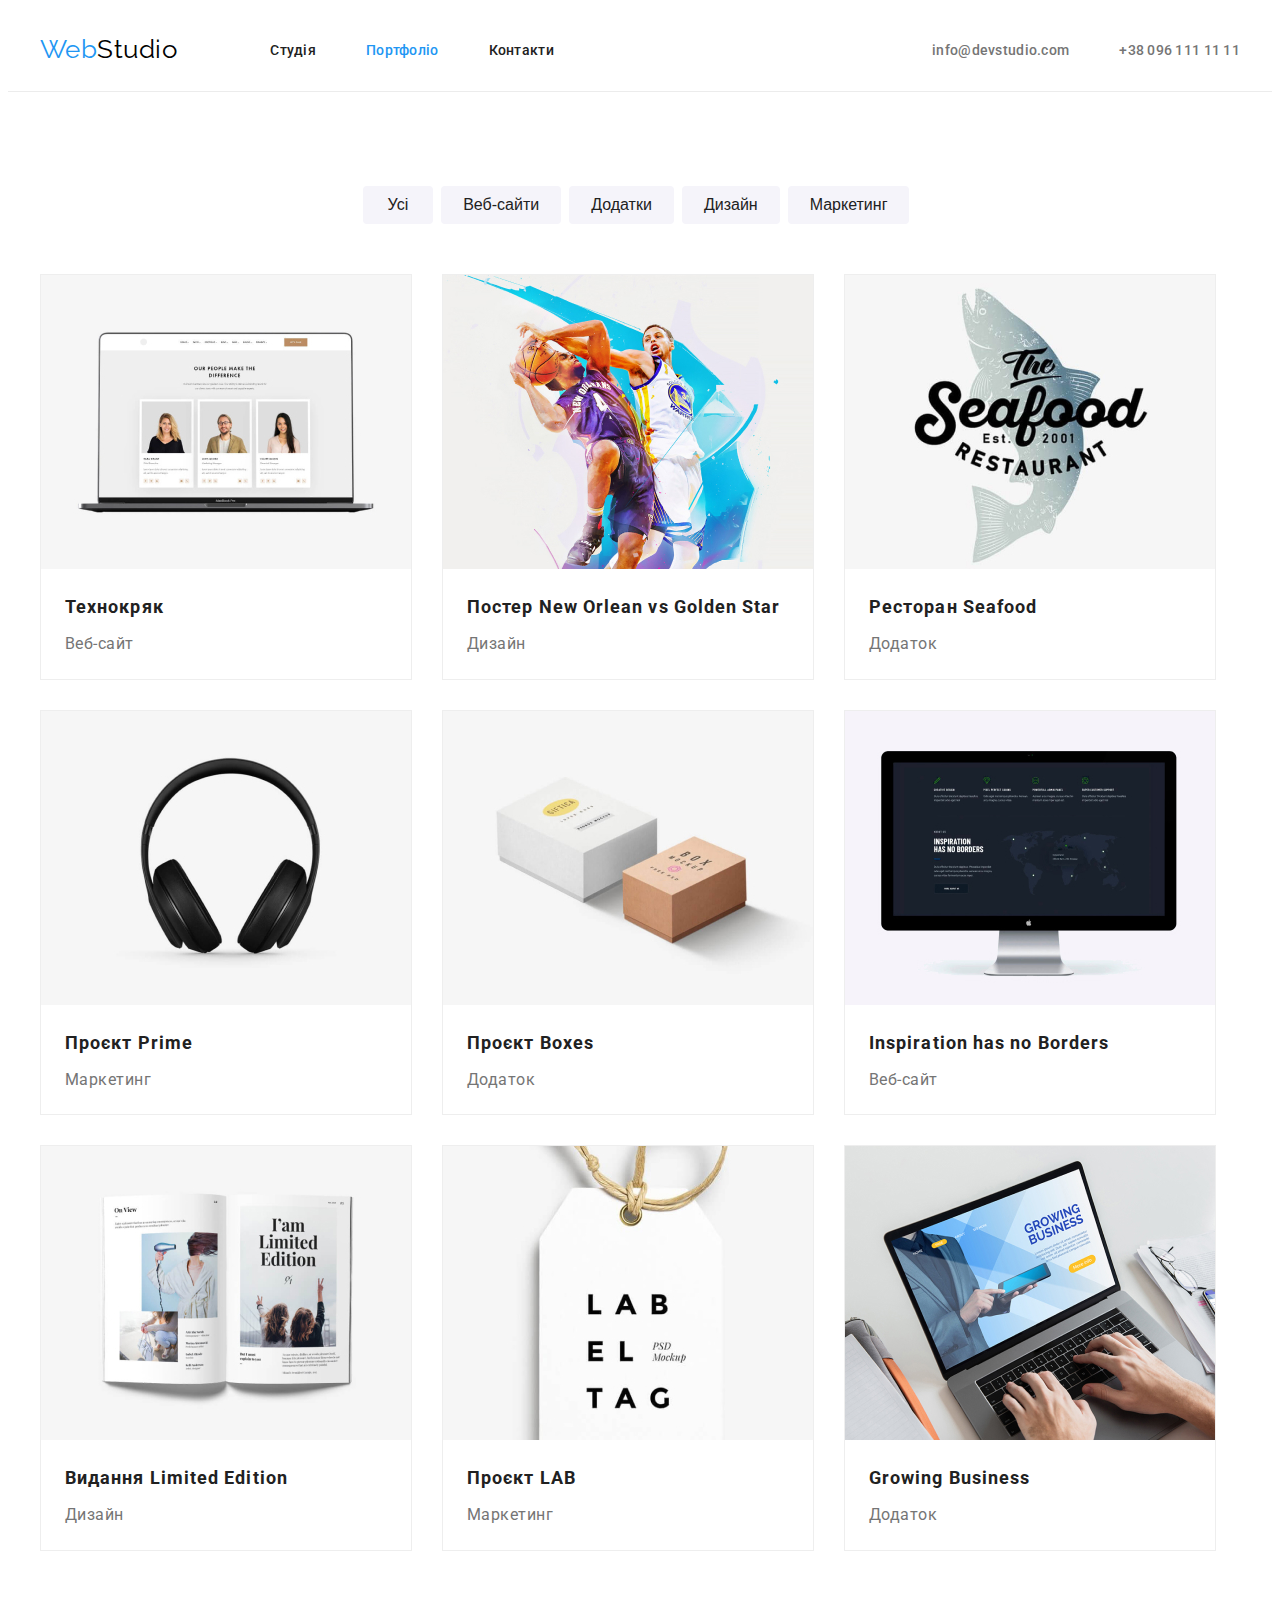
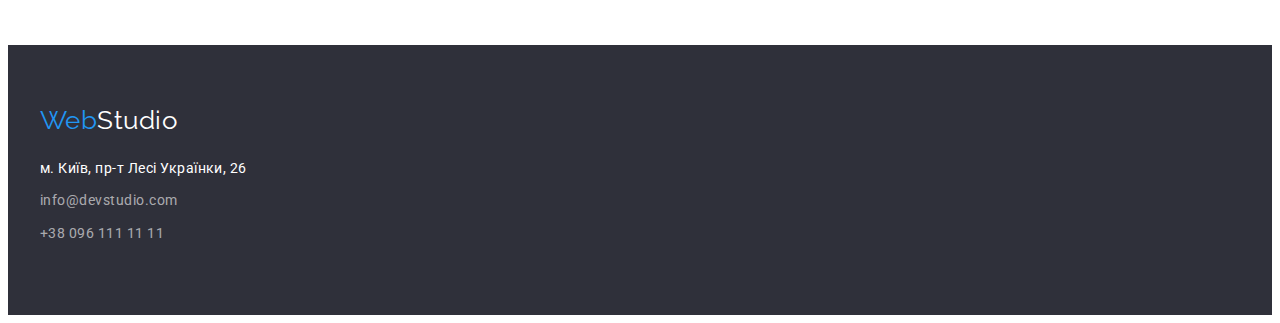
==== portfolio.html @ 7dea6e5e "new" ====
<!DOCTYPE html>
<html lang="en">
<head>
   <meta charset="UTF-8">
   <meta http-equiv="X-UA-Compatible" content="IE=edge">
   <meta name="viewport" content="width=device-width, initial-scale=1.0">
   <title>WebStudio</title>
   <link rel="preconnect" href="https://fonts.googleapis.com">
<link rel="preconnect" href="https://fonts.gstatic.com" crossorigin>
<link href="https://fonts.googleapis.com/css2?family=Oleo+Script&family=Raleway:wght@700&family=Roboto:wght@400;500;700;900&display=swap" rel="stylesheet">
<link rel="stylesheet" href="https://cdnjs.cloudflare.com/ajax/libs/modern-normalize/1.1.0/modern-normalize.min.css" integrity="sha512-wpPYUAdjBVSE4KJnH1VR1HeZfpl1ub8YT/NKx4PuQ5NmX2tKuGu6U/JRp5y+Y8XG2tV+wKQpNHVUX03MfMFn9Q==" crossorigin="anonymous" referrerpolicy="no-referrer" />
   <link rel="stylesheet" href="./css/styles.css">
</head>
<body>
   <!-- Капелюх -->
   <header class="header">
      <div class="header-nav container">
      <a href="index.html" class="logo"><span class="logotipe">Web</span>Studio</a>
      <nav>
      <ul class="site-nav list">
         <li class="nav-item"><a href="index.html" class="link">Студія</a></li>
         <li class="nav-item"><a href="./portfolio.html" class="link active">Портфоліо</a></li>
         <li class="nav-item"><a href="" class="link">Контакти</a></li>
      </ul>
      </nav>
      <ul class="contact-header list">
         <li class="contact"><a href="mailto:info@devstudio.com" class="mail-header">info@devstudio.com</a></li>
         <li class="contact"><a href="tel:+380961111111" class="tel-header">+38 096 111 11 11</a></li>
      </ul>
      </div>
   </header>
   <!-- кнопки -->
   <main class="content-list">
      <section class="section section-portfolio">
         <h1 hidden></h1>
         <div class="container">
         <ul class="button1 list">
            <li class="item"><button type="button" class="button-type everyone">Усі</button></li>
            <li class="item"><button type="button" class="button-type web">Веб-сайти</button></li>
            <li class="item"><button type="button" class="button-type appendices">Додатки</button></li>
            <li class="item"><button type="button" class="button-type design">Дизайн</button></li>
            <li class="item"><button type="button" class="button-type marketing">Маркетинг</button></li>
         </ul>
      </div>
      <!-- Все -->
         <div class="container">
         <h2 hidden></h2>
         <ul class="oll list">
         <li class="item">
            <img src="./images/portfolio/img.jpg" alt="web" width="370">
            <div class="item-list"><h2 class="section-name">Технокряк</h2>
               <p class="text">Веб-сайт</p></div>
         </li>
         <li class="item">
            <img src="./images/portfolio/img(1).jpg" alt="design" width="370">
            <div class="item-list"><h2 class="section-name">Постер New Orlean vs Golden Star</h2>
            <p class="text">Дизайн</p></div>
         </li>
         <li class="item">
            <img src="./images/portfolio/img(2).jpg" alt="addition" width="370">
            <div class="item-list"><h2 class="section-name">Ресторан Seafood</h2>
            <p class="text">Додаток</p></div>
         </li>
         <li class="item">
            <img src="./images/portfolio/img(3).jpg" alt="Marketing" width="370">
            <div class="item-list"><h2 class="section-name">Проєкт Prime</h2>
            <p class="text">Маркетинг</p></div>
         </li>
         <li class="item">
            <img src="./images/portfolio/img(4).jpg" alt="Boxes" width="370">
            <div class="item-list"><h2 class="section-name">Проєкт Boxes</h2>
            <p class="text">Додаток</p></div>
         </li>
         <li class="item">
            <img src="./images/portfolio/img(5).jpg" alt="Borders" width="370">
            <div class="item-list"><h2 class="section-name">Inspiration has no Borders</h2>
            <p class="text">Веб-сайт</p></div>
         </li>
         <li class="item">
            <img src="./images/portfolio/img(6).jpg" alt="Limited" width="370">
            <div class="item-list"><h2 class="section-name">Видання Limited Edition</h2>
            <p class="text">Дизайн</p></div>
         </li>
         <li class="item">
            <img src="./images/portfolio/img(7).jpg" alt="LAB" width="370">
            <div class="item-list"><h2 class="section-name">Проєкт LAB</h2>
            <p class="text">Маркетинг</p></div>
         </li>
         <li class="item">
            <img src="./images/portfolio/img(8).jpg" alt="Business" width="370">
            <div class="item-list"><h2 class="section-name">Growing Business</h2>
            <p class="text">Додаток</p></div>
         </li>
         </ul>
      </div>
      </section>
   </main>
   <!-- футер -->
   <footer class="footer">
      <div class="container">
      <a href="index.html" class="logo-footer"><span class="logotipe-footer">Web</span>Studio</a>
      <ul class="contact-footer list">
         <li class="item"><address><a href="https://www.google.com/maps/place/%D0%B1%D1%83%D0%BB%D1%8C%D0%B2%D0%B0%D1%80+%D0%9B%D0%B5%D1%81%D1%96+%D0%A3%D0%BA%D1%80%D0%B0%D1%97%D0%BD%D0%BA%D0%B8,+26,+%D0%9A%D0%B8%D1%97%D0%B2,+02000/@50.4265807,30.5383858,17z/data=!3m1!4b1!4m5!3m4!1s0x40d4cf0e033ecbe9:0x57a4dffefec77da0!8m2!3d50.4265807!4d30.5383858" target="_blank"  rel="noopener noreferrer" class="adres" >м. Київ, пр-т Лесі Українки, 26</a></address></li>
         <li class="item"><address><a href="mailto:info@devstudio.com" class="mailto">info@devstudio.com</a></address></li>
         <li class="item"><address><a href="tel:+380961111111" class="tel">+38 096 111 11 11</a></address></li>
      </ul>
      </div>
   </footer>
   
</body>
</html>
---- css/styles.css ----
:root {
   --primary-text-color: #757575;
   --secondary-text-color: #212121;
   --accent-color: #2196F3;
   --primary-bg-color:#FFFFFF;
   --text-color-1:#FFFFFF;
   --text-color-2:#000000;
   --background-color1:#2F303A;
   --text-color-rgba:rgba(255, 255, 255, 0.6);
   --background-color2:#F5F4FA;
   --box-shadow-color:rgba(0, 0, 0, 0.15);
   --box-shadov-color1: 0px 3px 1px rgba(0, 0, 0, 0.1), 0px 1px 2px rgba(0, 0, 0, 0.08), 0px 2px 2px rgba(0, 0, 0, 0.12);
   --border-color: #EEEEEE;
}
/* main */
h1,
h2,
h3,
h4,
h5,
h6,
p {
  margin-top: 0;
  margin-bottom: 0;
}
img {
   display: block;
}
.container {
   margin-left: auto;
   margin-right: auto;
   width: 1200px;
   padding-left: 15px;
   padding-right: 15px;
 }
 .no-padding {
   padding-bottom: 94px;
   padding-top: 0;
 }
body {
   background-color: var(--primary-bg-color);
   color: var(--primary-text-color);
   font-family: Roboto, sans-serif;
   letter-spacing: 0.03em;
}
.team {
   background-color: var(--background-color2);
}
.section-portfolio {
   background-color: var(--text-color-1);
   padding-top: 94px;
}
.section {
   padding-bottom: 94px;
   padding-top: 94px;
}
.benefits-title, .section-title, .team-name {
   color: var(--secondary-text-color);
}
.benefits-title,
.team-name {
   margin-bottom: 10px;
}
.section-title {
   margin-bottom: 50px;
}
.benefits-title {
   font-weight: 700;
   font-size: 14px;
   line-height: 1.14;
   text-transform: uppercase;
}
.section-title {
   font-weight: 700;
   font-size: 36px;
   line-height: 1.17;
   text-align: center;
}
.text-benefits {
   font-weight: 400;
   font-size: 14px;
   line-height: 1.71;
}
.team-name {
   font-weight: 500;
   font-size: 16px;
   line-height: 1.19;
   text-align: center;
}
.team-work {
   font-weight: 400;
   font-size: 16px;
   line-height: 1.19;
   text-align: center;
}

/* header */
.list{
   padding: 0;
   margin: 0;
   list-style: none;
}
.header {
   background-color: var(--text-color-1);
   border-bottom: 1px solid #ECECEC;
}
.header-nav {
   display: flex;
   align-items: center;
}
.contact-header {
   align-items: center;
   display: flex;
   margin-left: auto;
}
.contact + .contact {
   margin-left: 50px;
}
.mail-header {
   color: var(--primary-text-color);
   font-weight: 500;
   font-size: 14px;
   line-height: 1.14;
   letter-spacing: 0.02em;
   text-decoration: none;
   font-style: normal;
}
.mail-header:hover,
.mail-header:focus {
   color: var(--accent-color);
}
.tel-header {
   color: var(--primary-text-color);
   font-weight: 500;
   font-size: 14px;
   line-height: 1.14;
   letter-spacing: 0.02em;
   text-decoration: none;
   font-style: normal;
}
.tel-header:hover,
.tel-header:focus {
   color: var(--accent-color);
}
.nav-item {
   display: block;
   padding-top: 32px;
   padding-bottom: 32px;
}
.nav-item:not(:last-child) {
   margin-right: 50px;
}
.site-nav .link {
   color: var(--secondary-text-color);
   font-weight: 500;
   font-size: 14px;
   line-height: 1.14;
   letter-spacing: 0.02em;
   text-decoration: none;
}
.site-nav {
   display: flex;
   align-items: center;
   margin-left: 93px;
}
.site-nav .active {
   color: var(--accent-color);
}
.site-nav .link:hover, 
.site-nav .link:focus {
   color: var(--accent-color);
}
.logo {
   color: var(--text-color-2);
   font-family: Raleway, sans-serif;
   font-size: 26px;
   line-height: 1.2;
   text-decoration: none;
}
.logotipe {
   color: var(--accent-color);
   font-family: Raleway, sans-serif;
}
/* Герой */
.hero {
   background-color:var(--background-color1) ;
   padding-top: 200px;
   padding-bottom: 200px;
}
.button {
   font-family: inherit;
}
.button {
   color: var(--text-color-1);
   background: var(--accent-color);
   font-weight: 700;
   font-size: 16px;
   line-height: 1.9;
   box-shadow: 0px 4px 4px var(--box-shadow-color);
   border-radius: 4px;
   border: none;
   padding: 10px 32px 10px 32px;
   letter-spacing: 0.06em;
   margin: 0 auto;
   display: flex;
   text-decoration: none;
   cursor: pointer;
}
.hero1 {
   color: var(--text-color-1);
   font-weight: 900;
   font-size: 44px;
   line-height: 1.36;
   text-align: center;
   letter-spacing: 0.06em;
   text-transform: uppercase;
   margin-top: 0;
   margin-bottom: 30px;
}
/* section-benefits */
.benefits-item:not(last-child) {
   margin-right: 30px; 
}
.benefits {
   display: flex;
   flex-wrap: nowrap;
}
.benefits-item {
   min-width: 270px;
}
/* section-work */
.work-list {
   display: flex;
}
.work-list .item:not(last-child) {
   margin-right: 30px;
}
/* section-team */
.our {
   background-color: var(--background-color2);
}
.team {
   display: flex;
}
.team .item {
   padding-bottom: 30px;
   background-color: var(--text-color-1);
   box-shadow: 0px 1px 3px rgba(0, 0, 0, 0.12), 0px 1px 1px rgba(0, 0, 0, 0.14), 0px 2px 1px rgba(0, 0, 0, 0.2);
   border-radius: 0px 0px 4px 4px;
}
.team .item:not(last-child) {
   margin-right: 30px;
}
.people {
   margin-bottom: 30px;
}
/* footer */
.adres {
   color: var(--text-color-1);
}
.footer {
   background-color: var(--background-color1);
}
.logo-footer {
   color: var(--text-color-1);
   font-family: Raleway, sans-serif;
   font-size: 26px;
   line-height: 1.2;
   text-decoration: none;
}
.logotipe-footer {
   color: var(--accent-color);
   font-family: Raleway, sans-serif;
}
.adres {
   font-style: normal;
   font-weight: 400;
   font-size: 14px;
   line-height: 1.71;
   text-decoration: none;
   margin-bottom: 9px;
}
.mailto {
   color: var(--text-color-rgba);
   font-style: normal;
   font-weight: 400;
   font-size: 14px;
   line-height: 1.71;
   text-decoration: none;
}
.mailto:hover,
.mailto:focus {
   color: var(--accent-color);
}
.tel {
   color: var(--text-color-rgba);
   font-style: normal;
   font-weight: 400;
   font-size: 14px;
   line-height: 1.71;
   text-decoration: none;
}
.tel:hover,
.tel:focus {
   color: var(--accent-color);
}
.adres:hover,
.adres:focus {
   color: var(--accent-color);
}
.footer {
   display: block;
   padding-top: 60px;
   padding-bottom: 60px;
}
.logo-footer {
   margin-bottom: 20px;
   display: block;
}
.contact-footer .item:not(last-child) {
   margin-bottom: 9px;
}



                        /* PORTFOLIO */
/* main */
.content-list {
   background-color: var(--primary-bg-color);
}
.section-name {
   color: var(--secondary-text-color);
   font-weight: 700;
   font-size: 18px;
   line-height: 2;
   letter-spacing: 0.06em;
   margin-bottom: 4px;
}
.text {
   font-weight: 400;
   font-size: 16px;
   line-height: 1.87;
}
/* кнопки */
.button-type {
   color: var(--secondary-text-color);
   background-color: var(--button-background-color);
   cursor: pointer;
   font-weight: 500;
   font-size: 16px;
   line-height: 1.6;
   box-shadow: 0px 3px 1px var(--box-shadov-color1);
   border-radius: 4px;
   padding: 6px 22px;
   text-align: center;
   border: none;
   text-decoration: none;
   background: #F5F4FA;
   border-radius: 4px;
}
.button-type:hover,
.button-type:focus {
   color: var(--text-color-1);
   background-color: var(--accent-color);
}
.everyone {
   padding: 6px 25px;
}
/* section-button */
.button1 {
   display: flex;
   flex-wrap: wrap;
   justify-content:center;
   padding-bottom: 50px;
}
.button1 .item:not(last-child) {
   margin-right: 8px;
}
/* section-oll */
.oll {
   display: flex;
   flex-wrap: wrap;
   gap: 30px;
}
/* .oll .item:nth-child(3n) {
   margin-right: 0px;
} */
.oll .item {
   width: 370px;
   background: var(--text-color-1);
   border: 1px solid var(--border-color);
}
.oll .item:nth-last-child(-n + 3) {
   margin-bottom: 0;
}
.item-list {
   padding-top: 20px;
   padding-left: 24px;
   padding-right: 24px;
   padding-bottom: 20px;
}
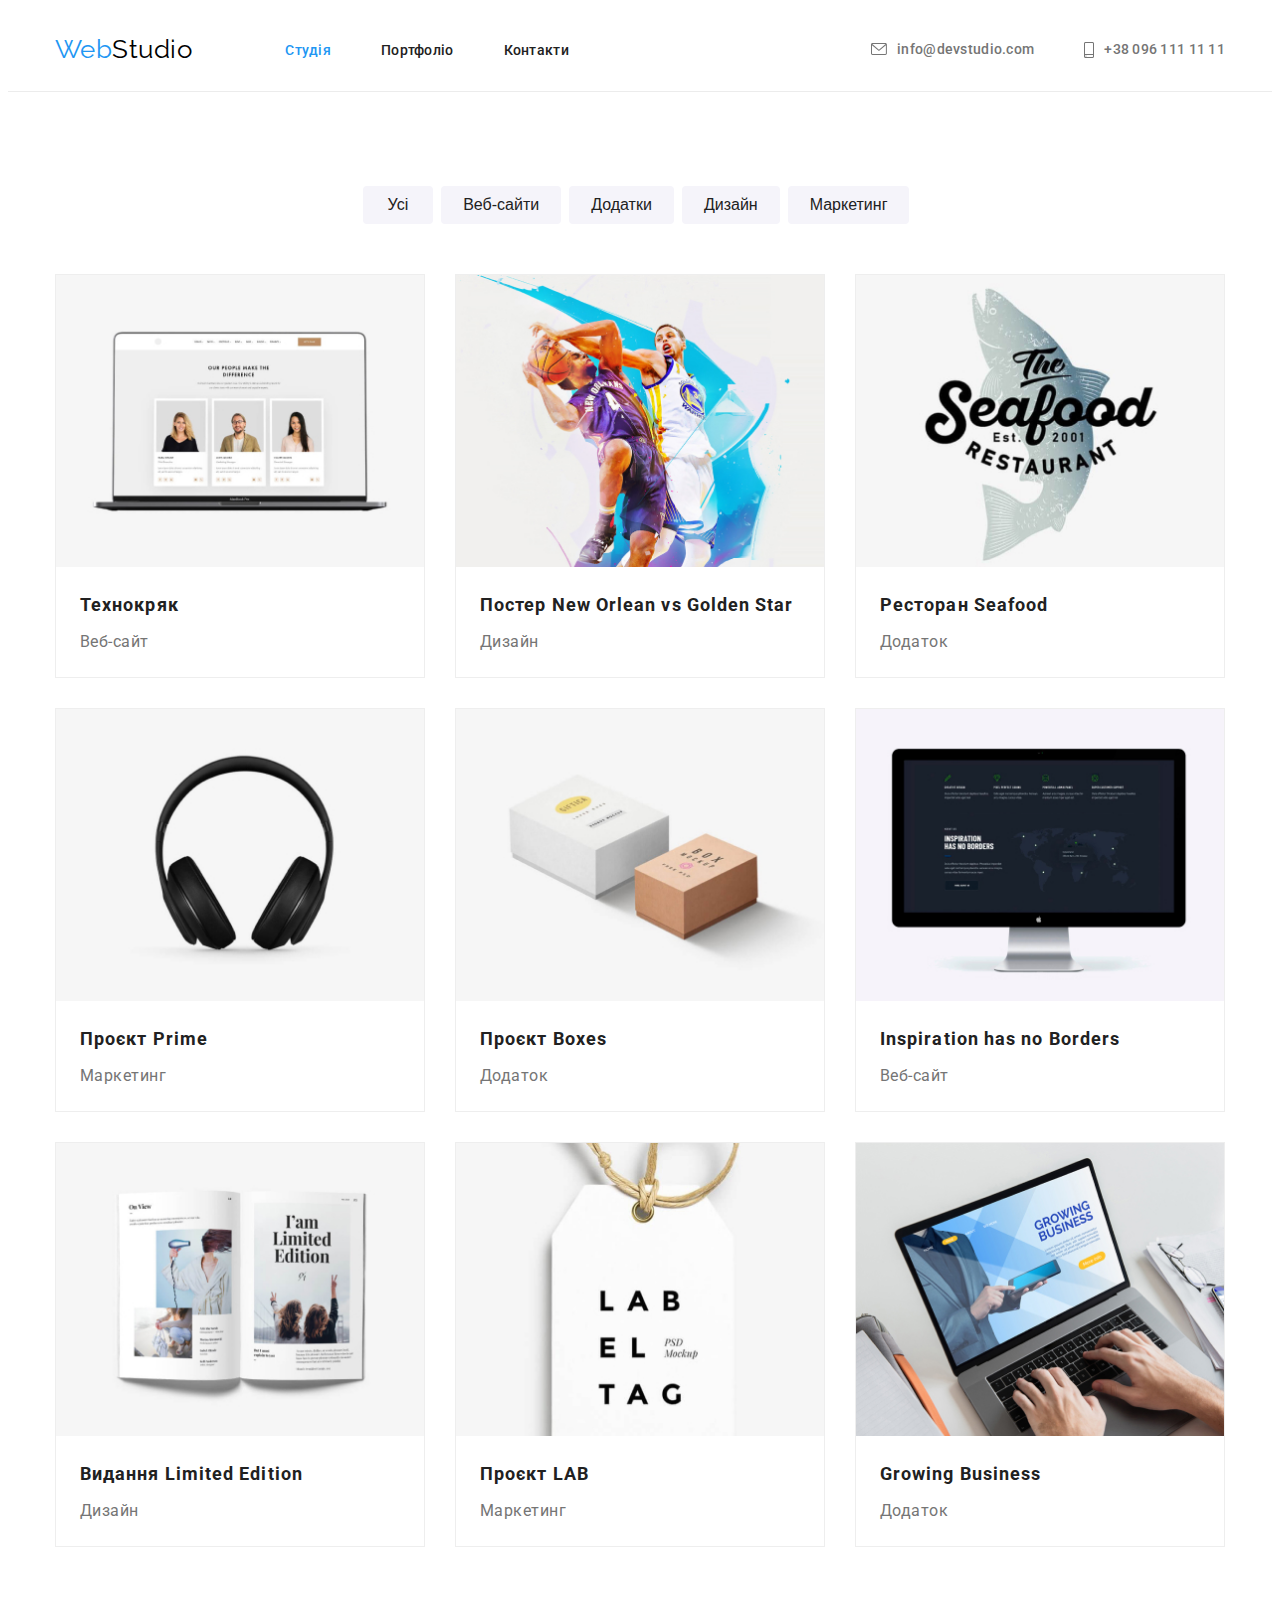
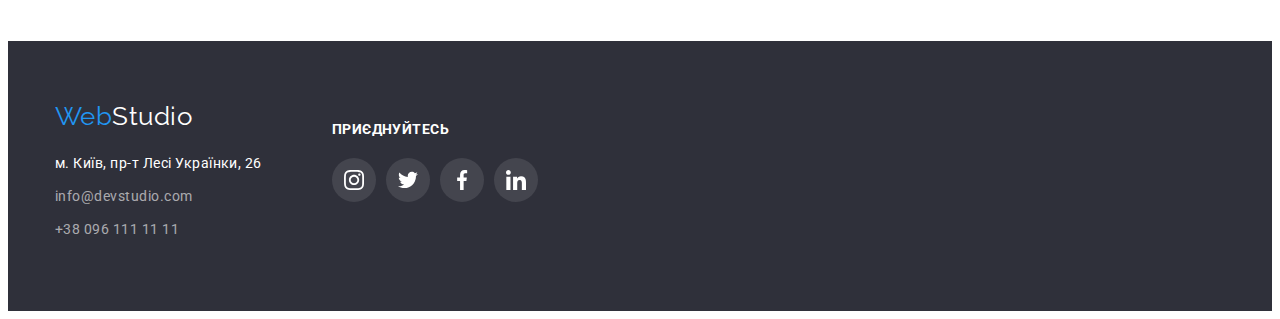
==== commit 96514e79: "fix oll" ====
--- a/portfolio.html
+++ b/portfolio.html
@@ -18,21 +18,27 @@
       <a href="index.html" class="logo"><span class="logotipe">Web</span>Studio</a>
       <nav>
       <ul class="site-nav list">
-         <li class="nav-item"><a href="index.html" class="link">Студія</a></li>
-         <li class="nav-item"><a href="./portfolio.html" class="link active">Портфоліо</a></li>
+         <li class="nav-item"><a href="index.html" class="link active">Студія</a></li>
+         <li class="nav-item"><a href="./portfolio.html" class="link">Портфоліо</a></li>
          <li class="nav-item"><a href="" class="link">Контакти</a></li>
       </ul>
       </nav>
       <ul class="contact-header list">
-         <li class="contact"><a href="mailto:info@devstudio.com" class="mail-header">info@devstudio.com</a></li>
-         <li class="contact"><a href="tel:+380961111111" class="tel-header">+38 096 111 11 11</a></li>
+         <li class="contact"><a href="mailto:info@devstudio.com" class="mail-header">
+            <svg class="contact-icon" width="16" height="12">
+               <use href="./images/icon/symbol-defs.svg#icon-envelope"></use>
+            </svg>info@devstudio.com</a></li>
+         <li class="contact"><a href="tel:+380961111111" class="tel-header">
+            <svg class="contact-icon contact-icon-phone" width="10" height="16">
+               <use href="./images/icon/symbol-defs.svg#icon-smartphone"></use>
+            </svg>+38 096 111 11 11</a></li>
       </ul>
       </div>
    </header>
    <!-- кнопки -->
    <main class="content-list">
       <section class="section section-portfolio">
-         <h1 hidden></h1>
+         <h1 class="hidden"></h1>
          <div class="container">
          <ul class="button1 list">
             <li class="item"><button type="button" class="button-type everyone">Усі</button></li>
@@ -98,13 +104,48 @@
    <!-- футер -->
    <footer class="footer">
       <div class="container">
-      <a href="index.html" class="logo-footer"><span class="logotipe-footer">Web</span>Studio</a>
-      <ul class="contact-footer list">
-         <li class="item"><address><a href="https://www.google.com/maps/place/%D0%B1%D1%83%D0%BB%D1%8C%D0%B2%D0%B0%D1%80+%D0%9B%D0%B5%D1%81%D1%96+%D0%A3%D0%BA%D1%80%D0%B0%D1%97%D0%BD%D0%BA%D0%B8,+26,+%D0%9A%D0%B8%D1%97%D0%B2,+02000/@50.4265807,30.5383858,17z/data=!3m1!4b1!4m5!3m4!1s0x40d4cf0e033ecbe9:0x57a4dffefec77da0!8m2!3d50.4265807!4d30.5383858" target="_blank"  rel="noopener noreferrer" class="adres" >м. Київ, пр-т Лесі Українки, 26</a></address></li>
-         <li class="item"><address><a href="mailto:info@devstudio.com" class="mailto">info@devstudio.com</a></address></li>
-         <li class="item"><address><a href="tel:+380961111111" class="tel">+38 096 111 11 11</a></address></li>
-      </ul>
+      <div class="footer-box"><a href="index.html" class="logo-footer"><span class="logotipe-footer">Web</span>Studio</a>
+      <address><ul class="contact-footer list">
+         <li class="item"><a href="https://www.google.com/maps/place/%D0%B1%D1%83%D0%BB%D1%8C%D0%B2%D0%B0%D1%80+%D0%9B%D0%B5%D1%81%D1%96+%D0%A3%D0%BA%D1%80%D0%B0%D1%97%D0%BD%D0%BA%D0%B8,+26,+%D0%9A%D0%B8%D1%97%D0%B2,+02000/@50.4265807,30.5383858,17z/data=!3m1!4b1!4m5!3m4!1s0x40d4cf0e033ecbe9:0x57a4dffefec77da0!8m2!3d50.4265807!4d30.5383858" target="_blank"  rel="noopener noreferrer" class="adres" >м. Київ, пр-т Лесі Українки, 26</a></li>
+         <li class="item"><a href="mailto:info@devstudio.com" class="mailto">info@devstudio.com</a></li>
+         <li class="item"><a href="tel:+380961111111" class="tel">+38 096 111 11 11</a></li>
+      </ul></address>
+   </div>
+      
+      <div class="footer-box2">
+         <p class="social-text">приєднуйтесь</p>
+         <ul class="social-list-footer list">
+            <li class="item-icon-footer">
+               <a href="" class="social-link-footer link">
+                  <svg class="social-icon-footer" width="20" height="20">
+                     <use href="./images/icon/symbol-defs.svg#icon-instagram"></use>
+                  </svg>
+               </a>
+            </li>
+            <li class="item-icon-footer">
+               <a href="" class="social-link-footer link">
+                  <svg class="social-icon-footer" width="20" height="20">
+                     <use href="./images/icon/symbol-defs.svg#icon-twitter"></use>
+                  </svg>
+               </a>
+            </li>
+            <li class="item-icon-footer">
+               <a href="" class="social-link-footer link">
+                  <svg class="social-icon-footer" width="20" height="20">
+                     <use href="./images/icon/symbol-defs.svg#icon-facebook"></use>
+                  </svg>
+               </a>
+            </li>
+            <li class="item-icon-footer">
+               <a href="" class="social-link-footer link">
+                  <svg class="social-icon-footer" width="20" height="20">
+                     <use href="./images/icon/symbol-defs.svg#icon-linkedin"></use>
+                  </svg>
+               </a>
+            </li>
+         </ul>
       </div>
+   </div>
    </footer>
    
 </body>
--- a/css/styles.css
+++ b/css/styles.css
@@ -11,6 +11,15 @@
    --box-shadow-color:rgba(0, 0, 0, 0.15);
    --box-shadov-color1: 0px 3px 1px rgba(0, 0, 0, 0.1), 0px 1px 2px rgba(0, 0, 0, 0.08), 0px 2px 2px rgba(0, 0, 0, 0.12);
    --border-color: #EEEEEE;
+   --icon-grey-color:#AFB1B8;
+}
+html {
+   box-sizing: border-box;
+}
+*,
+*::before,
+*::after {
+   box-sizing: inherit;
 }
 /* main */
 h1,
@@ -23,17 +32,33 @@
   margin-top: 0;
   margin-bottom: 0;
 }
+.hiden {
+   position: absolute;
+   white-space: nowrap;
+   width: 1px;
+   height: 1px;
+   overflow: hidden;
+   border: 0;
+   padding: 0;
+   clip: rect(0 0 0 0);
+   clip-path: inset(50%);
+   margin: -1px;
+}
+    
+
 img {
+   max-width: 100%;
    display: block;
+   height: auto;
 }
 .container {
    margin-left: auto;
    margin-right: auto;
-   width: 1200px;
+   max-width: 1200px;
    padding-left: 15px;
    padding-right: 15px;
  }
- .no-padding {
+.no-padding {
    padding-bottom: 94px;
    padding-top: 0;
  }
@@ -111,10 +136,38 @@
 .contact-header {
    align-items: center;
    display: flex;
+   flex-wrap: nowrap;
    margin-left: auto;
 }
 .contact + .contact {
    margin-left: 50px;
+}
+.contact-icon {
+   margin-bottom: 0;
+   margin-right: 10px;
+   fill: currentColor;
+   padding: 0;
+}
+.mail-header {
+   display: flex;
+   align-items: center;
+}
+.tel-header {
+   display: flex;
+   align-items: center;
+}
+/* .contact-icon-phone {
+   width: 10px;
+   height: 16px;
+} */
+/* .contact a {
+   display: flex;
+   align-items: center;
+} */
+.contact:hover,
+.contact:focus {
+   stroke: var(--accent-color);
+   fill: var(--accent-color);
 }
 .mail-header {
    color: var(--primary-text-color);
@@ -217,7 +270,38 @@
    margin-top: 0;
    margin-bottom: 30px;
 }
+.hero {
+   max-width: 1600px;
+   height: 600px;
+   margin-left: auto;
+   margin-right: auto;
+   background:linear-gradient( to right, rgba(47, 48, 58, 0.4), rgba(47, 48, 58, 0.4) ), url(../images/hero/Img.jpg);
+   background-repeat: no-repeat;
+   background-position: center;
+   background-size: cover;
+}
 /* section-benefits */
+.benefits-item::before {
+   display: block;
+   content: "";
+   height: 120px;
+   background-repeat: no-repeat;
+   background-position: center;
+   background-color: var(--background-color2);
+   margin-bottom: 30px;  
+}
+.benefits-item:nth-child(1)::before {
+   background-image: url(../images/icon/antenna1.svg);
+}
+.benefits-item:nth-child(2)::before {
+   background-image: url(../images/icon/clock1.svg);  
+}
+.benefits-item:nth-child(3)::before {
+   background-image: url(../images/icon/diagram1.svg);
+}
+.benefits-item:nth-child(4)::before {
+   background-image: url(../images/icon/astronaut1.svg);
+}
 .benefits-item:not(last-child) {
    margin-right: 30px; 
 }
@@ -236,6 +320,9 @@
    margin-right: 30px;
 }
 /* section-team */
+
+
+
 .our {
    background-color: var(--background-color2);
 }
@@ -254,6 +341,60 @@
 .people {
    margin-bottom: 30px;
 }
+.social-list {
+   display: flex;
+   justify-content: center;
+}
+.social-link {
+   display: flex;
+   align-items: center;
+   justify-content: center;
+   width: 44px;
+   height: 44px;
+   border-radius: 50%;
+   fill: var(--icon-grey-color);
+   margin-top: 16px;
+}
+.social-list .item-icon:not(:nth-child(4n)) {
+   margin-right: 10px;
+}
+.social-link:hover,
+.social-link:focus {
+   background-color: var(--accent-color);
+   fill: var(--primary-bg-color);
+}
+
+/* клієнти */
+
+
+.client-list {
+   display: flex;
+}
+.client-link {
+   display: flex;
+   align-items: center;
+   justify-content: center;
+   width: 170px;
+   height: 92px;
+   border-radius: 4px;
+   border: 1px solid #AFB1B8;
+   fill: var(--icon-grey-color);
+}
+.client-link:not(:nth-child(6n)) {
+   margin-right: 30px;
+}
+.client-link:hover,
+.client-link:focus {
+   border: 1px solid var(--accent-color);
+   fill: var(--accent-color);
+}
+   
+
+
+
+
+
+
 /* footer */
 .adres {
    color: var(--text-color-1);
@@ -308,17 +449,62 @@
 .adres:focus {
    color: var(--accent-color);
 }
-.footer {
+.footer-box {
    display: block;
    padding-top: 60px;
    padding-bottom: 60px;
 }
+
 .logo-footer {
    margin-bottom: 20px;
    display: block;
 }
 .contact-footer .item:not(last-child) {
    margin-bottom: 9px;
+}
+.social-text {
+   font-weight: 700;
+   font-size: 14px;
+   line-height: 1.14;
+   letter-spacing: 0.03em;
+   text-transform: uppercase;
+
+   color: var(--primary-bg-color);
+}
+.footer .container {
+   display: flex;
+}
+.footer-box2 {
+   display: flex;
+   flex-direction: column;
+   justify-content: center;
+   width: 206px;
+   margin-left: 70px;
+   padding-top: 72px;
+   padding-bottom: 100px;
+}
+.social-list-footer {
+   display: flex;
+   justify-content: center;
+}
+.social-link-footer {
+   display: flex;
+   align-items: center;
+   justify-content: center;
+   width: 44px;
+   height: 44px;
+   border-radius: 50%;
+   background-color: rgba(255, 255, 255, 0.1);;
+   fill: var(--primary-bg-color);
+   margin-top: 20px;
+}
+.social-list-footer .item-icon-footer:not(:nth-child(4n)) {
+   margin-right: 10px;
+}
+.social-link-footer:hover,
+.social-link-footer:focus {
+   background-color: var(--accent-color);
+   fill: var(--primary-bg-color);
 }
 
 
@@ -394,10 +580,12 @@
    margin-bottom: 0;
 }
 .item-list {
-   padding-top: 20px;
-   padding-left: 24px;
-   padding-right: 24px;
-   padding-bottom: 20px;
-}
-
-
+   padding: 20px 24px;
+}
+
+
+
+
+
+
+
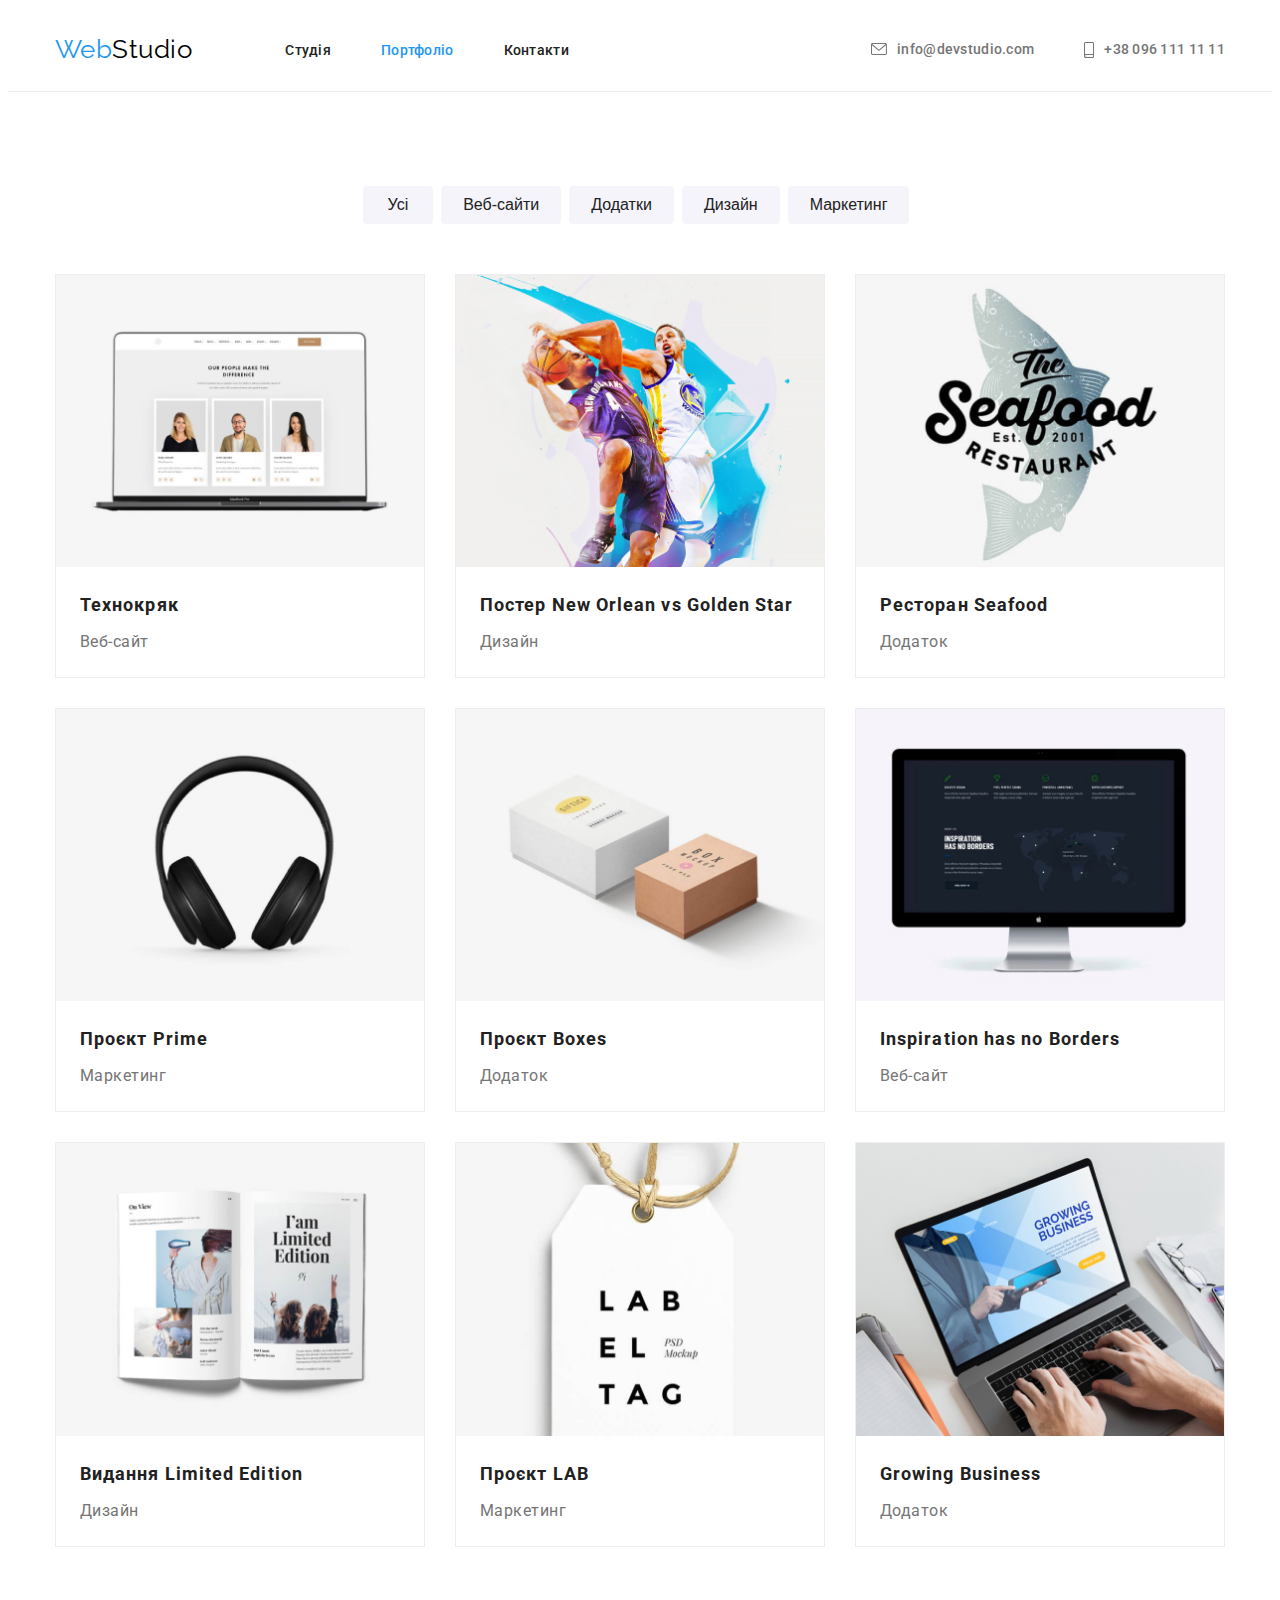
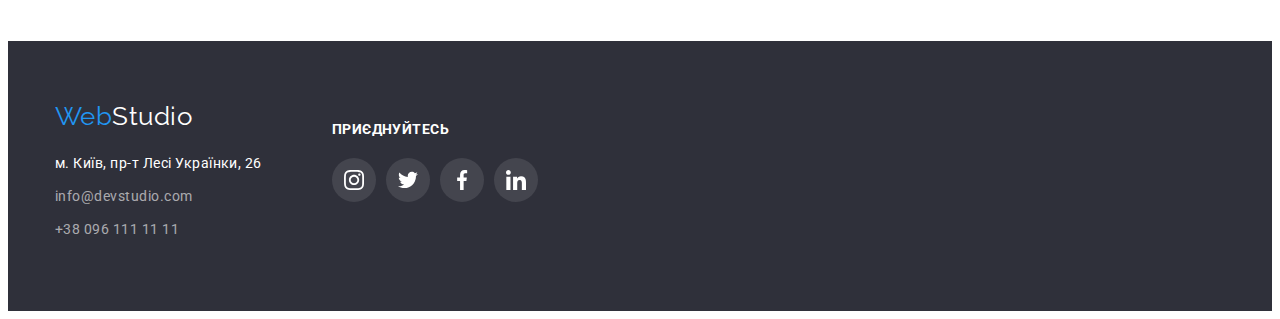
==== commit 461c82cf: "fix footer" ====
--- a/portfolio.html
+++ b/portfolio.html
@@ -18,19 +18,19 @@
       <a href="index.html" class="logo"><span class="logotipe">Web</span>Studio</a>
       <nav>
       <ul class="site-nav list">
-         <li class="nav-item"><a href="index.html" class="link active">Студія</a></li>
-         <li class="nav-item"><a href="./portfolio.html" class="link">Портфоліо</a></li>
+         <li class="nav-item"><a href="index.html" class="link">Студія</a></li>
+         <li class="nav-item"><a href="./portfolio.html" class="link active">Портфоліо</a></li>
          <li class="nav-item"><a href="" class="link">Контакти</a></li>
       </ul>
       </nav>
       <ul class="contact-header list">
          <li class="contact"><a href="mailto:info@devstudio.com" class="mail-header">
             <svg class="contact-icon" width="16" height="12">
-               <use href="./images/icon/symbol-defs.svg#icon-envelope"></use>
+               <use href="./images/icon/icons.svg#icon-envelope"></use>
             </svg>info@devstudio.com</a></li>
          <li class="contact"><a href="tel:+380961111111" class="tel-header">
             <svg class="contact-icon contact-icon-phone" width="10" height="16">
-               <use href="./images/icon/symbol-defs.svg#icon-smartphone"></use>
+               <use href="./images/icon/icons.svg#icon-smartphone"></use>
             </svg>+38 096 111 11 11</a></li>
       </ul>
       </div>
@@ -118,28 +118,28 @@
             <li class="item-icon-footer">
                <a href="" class="social-link-footer link">
                   <svg class="social-icon-footer" width="20" height="20">
-                     <use href="./images/icon/symbol-defs.svg#icon-instagram"></use>
+                     <use href="./images/icon/icons.svg#icon-instagram"></use>
                   </svg>
                </a>
             </li>
             <li class="item-icon-footer">
                <a href="" class="social-link-footer link">
                   <svg class="social-icon-footer" width="20" height="20">
-                     <use href="./images/icon/symbol-defs.svg#icon-twitter"></use>
+                     <use href="./images/icon/icons.svg#icon-twitter"></use>
                   </svg>
                </a>
             </li>
             <li class="item-icon-footer">
                <a href="" class="social-link-footer link">
                   <svg class="social-icon-footer" width="20" height="20">
-                     <use href="./images/icon/symbol-defs.svg#icon-facebook"></use>
+                     <use href="./images/icon/icons.svg#icon-facebook"></use>
                   </svg>
                </a>
             </li>
             <li class="item-icon-footer">
                <a href="" class="social-link-footer link">
                   <svg class="social-icon-footer" width="20" height="20">
-                     <use href="./images/icon/symbol-defs.svg#icon-linkedin"></use>
+                     <use href="./images/icon/icons.svg#icon-linkedin"></use>
                   </svg>
                </a>
             </li>
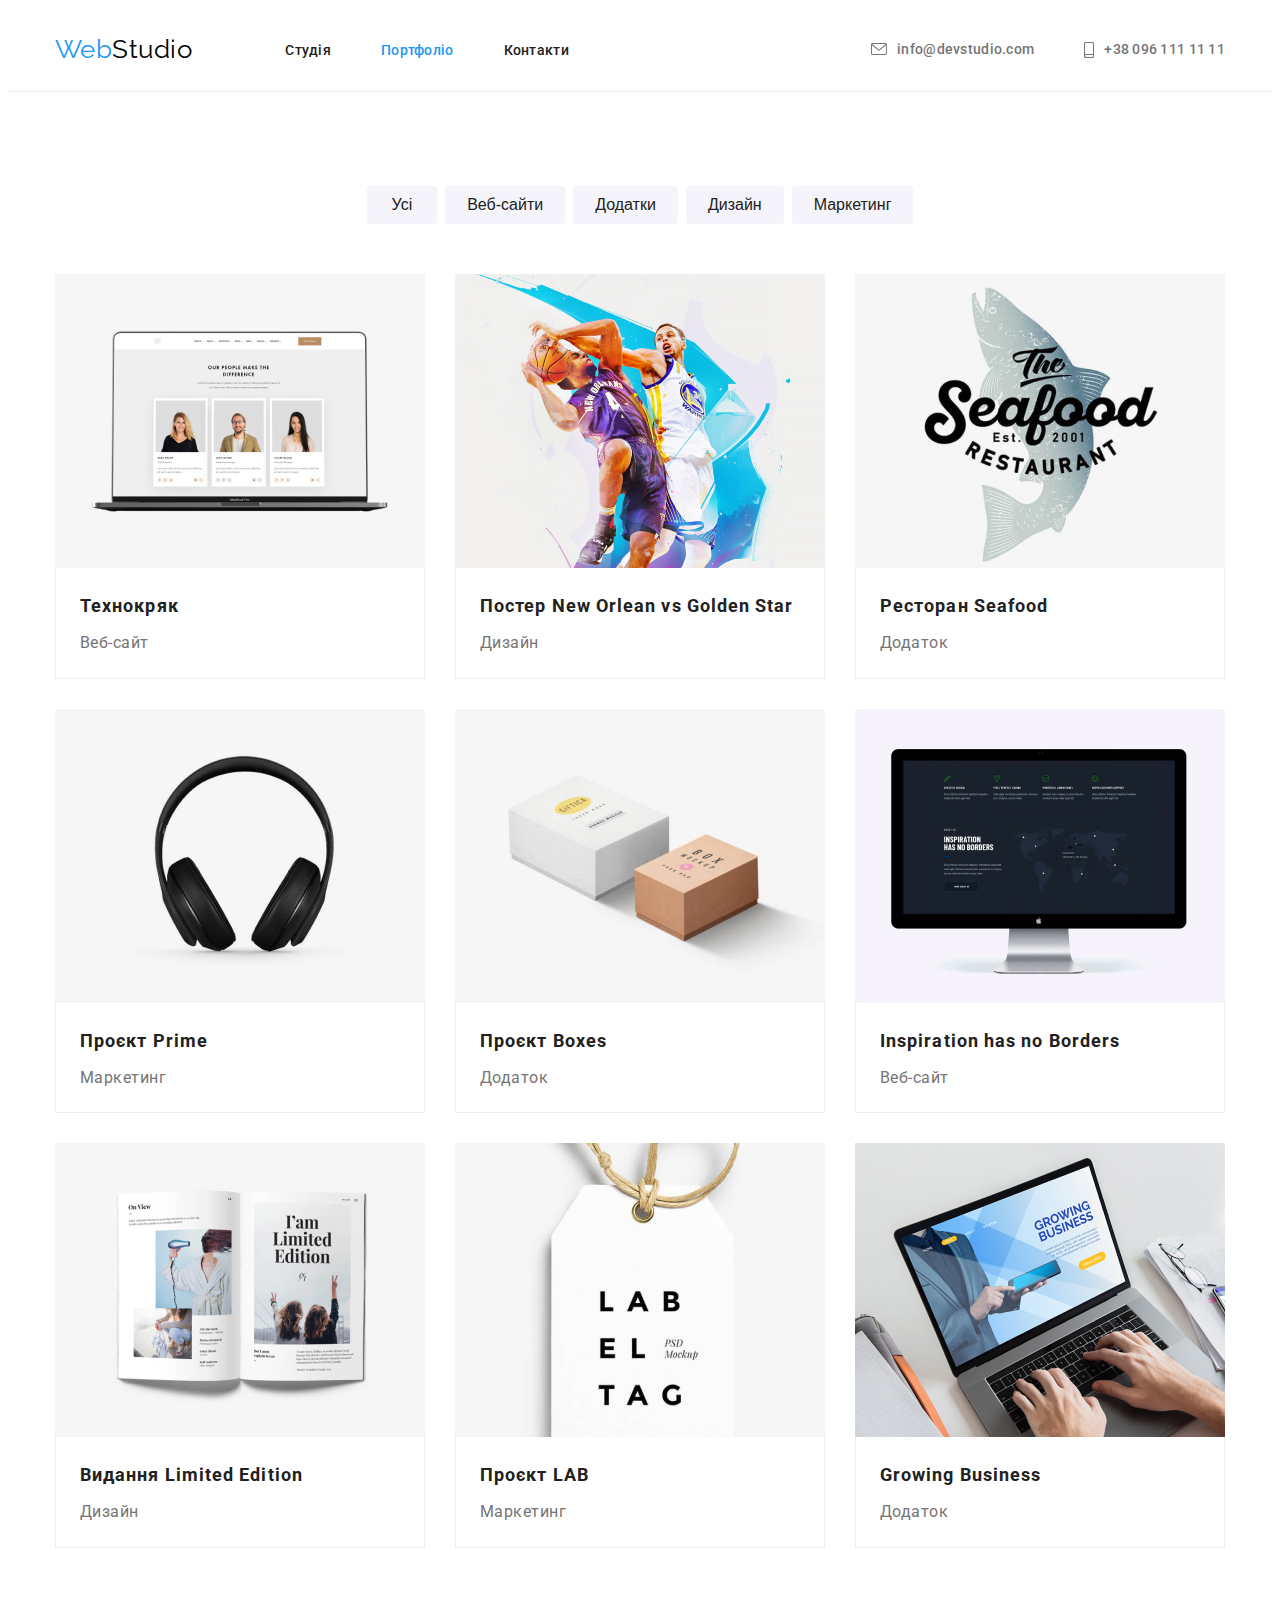
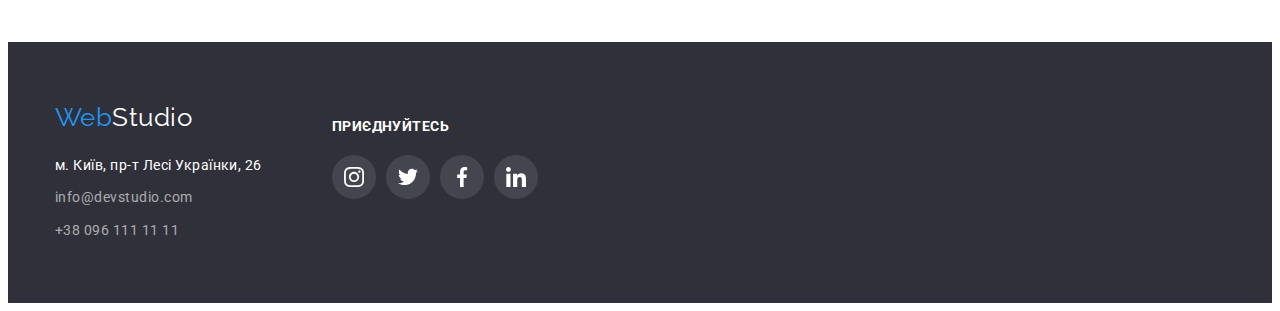
==== commit ae19bd35: "fix" ====
--- a/portfolio.html
+++ b/portfolio.html
@@ -6,8 +6,8 @@
    <meta name="viewport" content="width=device-width, initial-scale=1.0">
    <title>WebStudio</title>
    <link rel="preconnect" href="https://fonts.googleapis.com">
-<link rel="preconnect" href="https://fonts.gstatic.com" crossorigin>
-<link href="https://fonts.googleapis.com/css2?family=Oleo+Script&family=Raleway:wght@700&family=Roboto:wght@400;500;700;900&display=swap" rel="stylesheet">
+   <link rel="preconnect" href="https://fonts.gstatic.com" crossorigin>
+   <link href="https://fonts.googleapis.com/css2?family=Raleway:wght@700&family=Roboto:wght@400;500;700;900&display=swap" rel="stylesheet">
 <link rel="stylesheet" href="https://cdnjs.cloudflare.com/ajax/libs/modern-normalize/1.1.0/modern-normalize.min.css" integrity="sha512-wpPYUAdjBVSE4KJnH1VR1HeZfpl1ub8YT/NKx4PuQ5NmX2tKuGu6U/JRp5y+Y8XG2tV+wKQpNHVUX03MfMFn9Q==" crossorigin="anonymous" referrerpolicy="no-referrer" />
    <link rel="stylesheet" href="./css/styles.css">
 </head>
@@ -38,7 +38,7 @@
    <!-- кнопки -->
    <main class="content-list">
       <section class="section section-portfolio">
-         <h1 class="hidden"></h1>
+         <h1 class="visually-hidden">Лист портфоліо</h1>
          <div class="container">
          <ul class="button1 list">
             <li class="item"><button type="button" class="button-type everyone">Усі</button></li>
@@ -50,7 +50,6 @@
       </div>
       <!-- Все -->
          <div class="container">
-         <h2 hidden></h2>
          <ul class="oll list">
          <li class="item">
             <img src="./images/portfolio/img.jpg" alt="web" width="370">
@@ -116,28 +115,28 @@
          <p class="social-text">приєднуйтесь</p>
          <ul class="social-list-footer list">
             <li class="item-icon-footer">
-               <a href="" class="social-link-footer link">
+               <a href="" target="_blank" rel="noreferrer noopener" class="social-link-footer link">
                   <svg class="social-icon-footer" width="20" height="20">
                      <use href="./images/icon/icons.svg#icon-instagram"></use>
                   </svg>
                </a>
             </li>
             <li class="item-icon-footer">
-               <a href="" class="social-link-footer link">
+               <a href="" target="_blank" rel="noreferrer noopener" class="social-link-footer link">
                   <svg class="social-icon-footer" width="20" height="20">
                      <use href="./images/icon/icons.svg#icon-twitter"></use>
                   </svg>
                </a>
             </li>
             <li class="item-icon-footer">
-               <a href="" class="social-link-footer link">
+               <a href="" target="_blank" rel="noreferrer noopener" class="social-link-footer link">
                   <svg class="social-icon-footer" width="20" height="20">
                      <use href="./images/icon/icons.svg#icon-facebook"></use>
                   </svg>
                </a>
             </li>
             <li class="item-icon-footer">
-               <a href="" class="social-link-footer link">
+               <a href="" target="_blank" rel="noreferrer noopener" class="social-link-footer link">
                   <svg class="social-icon-footer" width="20" height="20">
                      <use href="./images/icon/icons.svg#icon-linkedin"></use>
                   </svg>
--- a/css/styles.css
+++ b/css/styles.css
@@ -2,6 +2,7 @@
    --primary-text-color: #757575;
    --secondary-text-color: #212121;
    --accent-color: #2196F3;
+   --accent-color-2:#188CE8;
    --primary-bg-color:#FFFFFF;
    --text-color-1:#FFFFFF;
    --text-color-2:#000000;
@@ -32,7 +33,7 @@
   margin-top: 0;
   margin-bottom: 0;
 }
-.hiden {
+.visually-hidden {
    position: absolute;
    white-space: nowrap;
    width: 1px;
@@ -43,7 +44,7 @@
    clip: rect(0 0 0 0);
    clip-path: inset(50%);
    margin: -1px;
-}
+} 
     
 
 img {
@@ -259,6 +260,10 @@
    text-decoration: none;
    cursor: pointer;
 }
+.button:hover,
+.button:focus {
+   background-color: var(--accent-color-2);
+}
 .hero1 {
    color: var(--text-color-1);
    font-weight: 900;
@@ -335,7 +340,7 @@
    box-shadow: 0px 1px 3px rgba(0, 0, 0, 0.12), 0px 1px 1px rgba(0, 0, 0, 0.14), 0px 2px 1px rgba(0, 0, 0, 0.2);
    border-radius: 0px 0px 4px 4px;
 }
-.team .item:not(last-child) {
+.team .item:not(:last-child) {
    margin-right: 30px;
 }
 .people {
@@ -457,9 +462,9 @@
 
 .logo-footer {
    margin-bottom: 20px;
-   display: block;
-}
-.contact-footer .item:not(last-child) {
+   display: inline-block;
+}
+.contact-footer .item:not(:last-child) {
    margin-bottom: 9px;
 }
 .social-text {
@@ -468,6 +473,7 @@
    line-height: 1.14;
    letter-spacing: 0.03em;
    text-transform: uppercase;
+   margin-bottom: 20px;
 
    color: var(--primary-bg-color);
 }
@@ -496,8 +502,10 @@
    border-radius: 50%;
    background-color: rgba(255, 255, 255, 0.1);;
    fill: var(--primary-bg-color);
+}
+/* .item-icon-footer {
    margin-top: 20px;
-}
+} */
 .social-list-footer .item-icon-footer:not(:nth-child(4n)) {
    margin-right: 10px;
 }
@@ -557,9 +565,9 @@
    display: flex;
    flex-wrap: wrap;
    justify-content:center;
-   padding-bottom: 50px;
-}
-.button1 .item:not(last-child) {
+   margin-bottom: 50px;
+}
+.button1 .item:not(:last-child) {
    margin-right: 8px;
 }
 /* section-oll */
@@ -573,19 +581,20 @@
 } */
 .oll .item {
    width: 370px;
-   background: var(--text-color-1);
-   border: 1px solid var(--border-color);
+   background: var(--text-color-1);;
 }
 .oll .item:nth-last-child(-n + 3) {
    margin-bottom: 0;
 }
 .item-list {
    padding: 20px 24px;
-}
-
-
-
-
-
-
-
+   border: 1px solid var(--border-color);
+   border-top: none;
+}
+
+
+
+
+
+
+
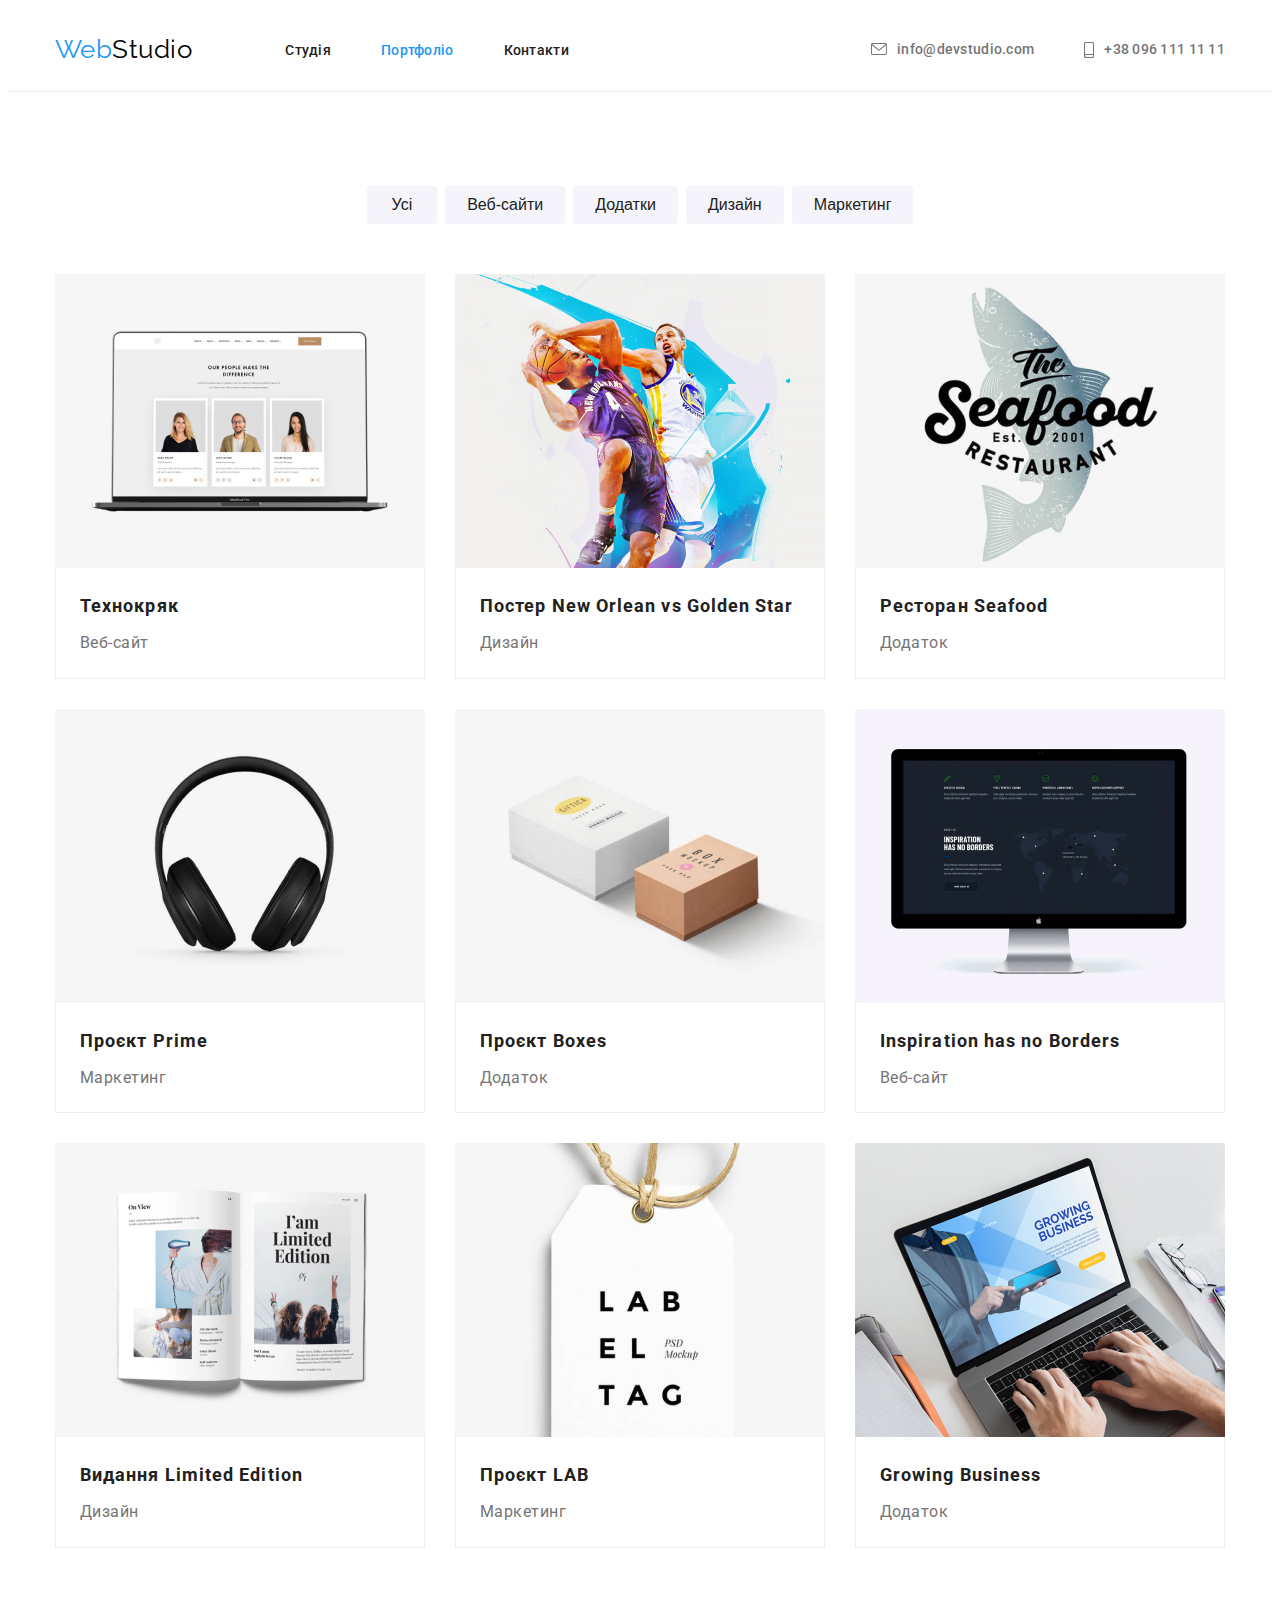
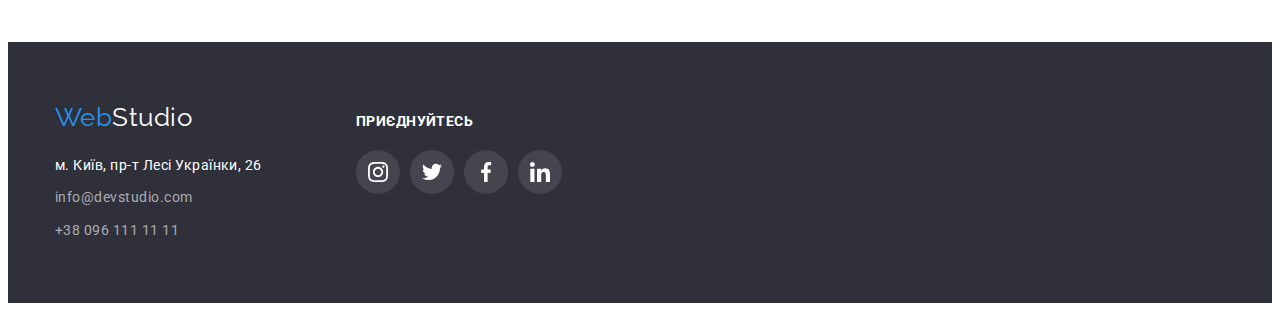
==== commit 7ebce1c6: "fix" ====
--- a/portfolio.html
+++ b/portfolio.html
@@ -52,49 +52,67 @@
          <div class="container">
          <ul class="oll list">
          <li class="item">
+            <a href="#" class="picture">
             <img src="./images/portfolio/img.jpg" alt="web" width="370">
             <div class="item-list"><h2 class="section-name">Технокряк</h2>
                <p class="text">Веб-сайт</p></div>
+               </a>
          </li>
          <li class="item">
+            <a href="#" class="picture">
             <img src="./images/portfolio/img(1).jpg" alt="design" width="370">
             <div class="item-list"><h2 class="section-name">Постер New Orlean vs Golden Star</h2>
             <p class="text">Дизайн</p></div>
+            </a>
          </li>
          <li class="item">
+            <a href="#" class="picture">
             <img src="./images/portfolio/img(2).jpg" alt="addition" width="370">
             <div class="item-list"><h2 class="section-name">Ресторан Seafood</h2>
             <p class="text">Додаток</p></div>
+            </a>
          </li>
          <li class="item">
+            <a href="#" class="picture">
             <img src="./images/portfolio/img(3).jpg" alt="Marketing" width="370">
             <div class="item-list"><h2 class="section-name">Проєкт Prime</h2>
             <p class="text">Маркетинг</p></div>
+            </a>
          </li>
          <li class="item">
+            <a href="#" class="picture">
             <img src="./images/portfolio/img(4).jpg" alt="Boxes" width="370">
             <div class="item-list"><h2 class="section-name">Проєкт Boxes</h2>
             <p class="text">Додаток</p></div>
+            </a>
          </li>
          <li class="item">
+            <a href="#" class="picture">
             <img src="./images/portfolio/img(5).jpg" alt="Borders" width="370">
             <div class="item-list"><h2 class="section-name">Inspiration has no Borders</h2>
             <p class="text">Веб-сайт</p></div>
+            </a>
          </li>
          <li class="item">
+            <a href="#" class="picture">
             <img src="./images/portfolio/img(6).jpg" alt="Limited" width="370">
             <div class="item-list"><h2 class="section-name">Видання Limited Edition</h2>
             <p class="text">Дизайн</p></div>
+            </a>
          </li>
          <li class="item">
+            <a href="#" class="picture">
             <img src="./images/portfolio/img(7).jpg" alt="LAB" width="370">
             <div class="item-list"><h2 class="section-name">Проєкт LAB</h2>
             <p class="text">Маркетинг</p></div>
+            </a>
          </li>
          <li class="item">
+            <a href="#" class="picture">
             <img src="./images/portfolio/img(8).jpg" alt="Business" width="370">
             <div class="item-list"><h2 class="section-name">Growing Business</h2>
             <p class="text">Додаток</p></div>
+            </a>
          </li>
          </ul>
       </div>
--- a/css/styles.css
+++ b/css/styles.css
@@ -118,6 +118,7 @@
    font-size: 16px;
    line-height: 1.19;
    text-align: center;
+   margin-bottom: 16px;
 }
 
 /* header */
@@ -358,7 +359,6 @@
    height: 44px;
    border-radius: 50%;
    fill: var(--icon-grey-color);
-   margin-top: 16px;
 }
 .social-list .item-icon:not(:nth-child(4n)) {
    margin-right: 10px;
@@ -406,6 +406,8 @@
 }
 .footer {
    background-color: var(--background-color1);
+   padding-top: 60px;
+   padding-bottom: 60px;
 }
 .logo-footer {
    color: var(--text-color-1);
@@ -456,8 +458,7 @@
 }
 .footer-box {
    display: block;
-   padding-top: 60px;
-   padding-bottom: 60px;
+   width: 231px;
 }
 
 .logo-footer {
@@ -479,15 +480,10 @@
 }
 .footer .container {
    display: flex;
+   align-items: baseline;
 }
 .footer-box2 {
-   display: flex;
-   flex-direction: column;
-   justify-content: center;
-   width: 206px;
    margin-left: 70px;
-   padding-top: 72px;
-   padding-bottom: 100px;
 }
 .social-list-footer {
    display: flex;
@@ -531,6 +527,7 @@
    margin-bottom: 4px;
 }
 .text {
+   color: var(--primary-text-color);
    font-weight: 400;
    font-size: 16px;
    line-height: 1.87;
@@ -591,10 +588,17 @@
    border: 1px solid var(--border-color);
    border-top: none;
 }
-
-
-
-
-
-
-
+.oll:hover
+.oll:focus{
+   box-shadow: 0px 1px 1px rgba(0, 0, 0, 0.12), 0px 4px 4px rgba(0, 0, 0, 0.06), 1px 4px 6px rgba(0, 0, 0, 0.16);
+}
+.picture {
+   text-decoration: underline transparent;
+}
+
+
+
+
+
+
+
